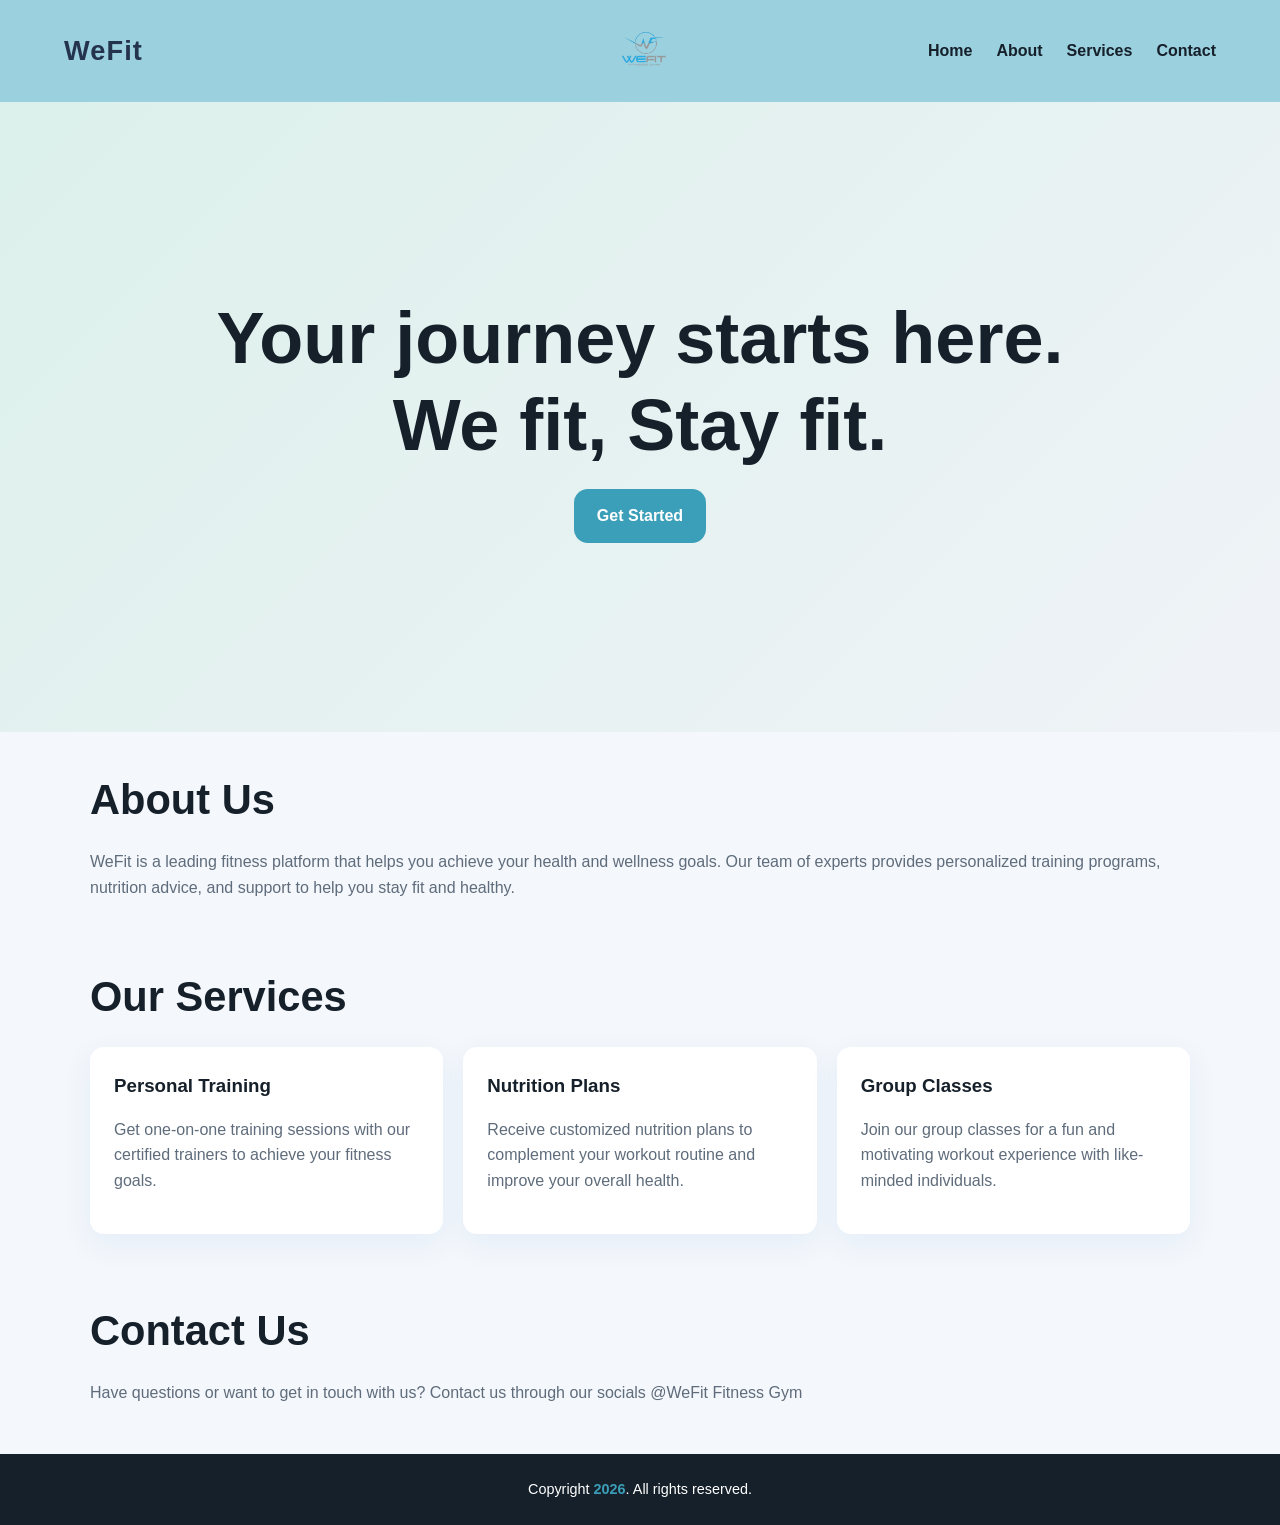
==== One-page responsive website/responsive-demo/index.html @ d4a81d6e "Add files via upload" ====
<!DOCTYPE html>
<html lang="en">

<head>
  <meta charset="UTF-8">
  <meta name="viewport" content="width=device-width, initial-scale=1.0">
  <title>WeFit</title>
  <link rel="stylesheet" href="../css/main.css">
</head>

<body>
    <header class = "header">
        <a href="#" class="logo">WeFit</a>
         <img src="../image/weFit.png" alt="WeFit Logo" class="logo-image">
            <button class="menu-btn" id="menuBtn"
            aria-label="Open navigation">☰</button>
        
            <nav class="nav">
                <ul>
                    <li><a href="#home">Home</a></li>
                    <li><a href="#about">About</a></li>
                    <li><a href="#services">Services</a></li>
                    <li><a href="#contact">Contact</a></li>
                </ul>
            </nav>

    </header>
    <main>
            <!--hero section-->
        <section class="hero" id="home">
            <div class="hero-content">
                
                <h1>Your journey starts here. </h1>
                <h1>We fit, Stay fit.</h1>
                
                <a href="#services" class="btn">Get Started</a>
            </div>
        </section>

            <!--about section-->
        <section class="about" id="about">
            <h2>About Us</h2>
            <p>WeFit is a leading fitness platform that helps you achieve your health and wellness goals. Our team of experts provides personalized training programs, nutrition advice, and support to help you stay fit and healthy.</p>
        </section>

            <!--services section-->
        <section class="services" id="services">
            <h2>Our Services</h2>
            <div class="service-cards">
                <article class="service-card">
                    <h3>Personal Training</h3>
                    <p>Get one-on-one training sessions with our certified trainers to achieve your fitness goals.</p>
                </article>
                <article class="service-card">
                    <h3>Nutrition Plans</h3>
                    <p>Receive customized nutrition plans to complement your workout routine and improve your overall health.</p>
                </article>
                <article class="service-card">
                    <h3>Group Classes</h3>
                    <p>Join our group classes for a fun and motivating workout experience with like-minded individuals.</p>
                </article>
            </div>
        </section>
        
            <!--contact section (possible footer pero ayna)--> 
        <section class="contact" id="contact">
            <article class="contact-info">
                <h2>Contact Us</h2>
                <p>Have questions or want to get in touch with us? Contact us through our socials @WeFit Fitness Gym</p>
            </article>
        </section>

    </main>

    <footer class="footer">
        Copyright <span id="year"></span>. All rights reserved.
    </footer>

    <script src="../js/script.js"></script>
</body>
</html>
---- One-page responsive website/css/main.css ----
* {
  box-sizing: border-box;
}

html {
  scroll-behavior: smooth;
}

body {
  margin: 0;
  font-family: Arial Black, sans-serif;
  background: #f4f7fb;
  color: #16202a;
  line-height: 1.6;
}

img {
  max-width: 100%;
  display: block;
}

a {
  text-decoration: none;
}

ul {
  list-style: none;
  margin: 0;
  padding: 0;
}

.header {
  position: sticky;
  top: 0;
  z-index: 10;
  display: flex;
  align-items: center;
  justify-content: space-between;
  gap: 1rem;
  padding: 1rem 5%;
  background: #9BD0DF;
  position: auto fixed;
}

.logo {
  color: #24344C;
  font-size: 1.7rem;
  font-weight: 800;
  letter-spacing: 0.04em;
}

.logo-image {
  height: 70px;
  width: auto;
  margin-left: 220px;
}

.nav {
  display: none;
}

.nav.open {
  display: flex;
  position: absolute;
  top: 100%;
  left: 0;
  right: 0;
  background: rgba(255, 255, 255, 0.98);
  padding: 1rem 5%;
  border-bottom: 1px solid rgba(22, 32, 42, 0.06);
  box-shadow: 0 10px 25px rgba(0, 0, 0, 0.05);
}

.nav ul {
  display: flex;
  flex-direction: column;
  gap: 0.75rem;
  align-items: flex-start;
  width: 100%;
}

.nav a {
  color: #16202a;
  font-weight: 600;
  transition: color 0.2s ease;
}
.nav a:hover {
  color: #24344C;
}

.menu-btn {
  border: 0;
  background: #16202a;
  color: #ffffff;
  font-size: 1.5rem;
  line-height: 1;
  padding: 0.5rem 0.75rem;
  border-radius: 14px;
  cursor: pointer;
}

.hero {
  display: grid;
  place-items: center;
  min-height: 70vh;
  padding: 4rem 5%;
  background: linear-gradient(135deg, rgba(46, 194, 122, 0.12), rgba(22, 32, 42, 0.02));
  text-align: center;
}

.hero-content {
  width: min(90%, 1100px);
}

.hero h1 {
  margin: 0.5rem 0;
  font-size: clamp(2rem, 6vw, 4.5rem);
  line-height: 1.1;
}

.hero p {
  color: #5f6c7b;
  margin: 0 auto 1.5rem;
  max-width: 700px;
}

.btn {
  display: inline-block;
  border: 0;
  padding: 0.9rem 1.4rem;
  border-radius: 14px;
  background: #3C9FB9;
  color: #ffffff;
  font-weight: 700;
  cursor: pointer;
  transition: transform 0.2s ease, background 0.2s ease;
  margin-top: 1rem;
}
.btn:hover {
  background: #24344C;
  transform: translateY(-2px);
}

.about,
.services,
.contact {
  width: min(90%, 1100px);
  margin: 0 auto 4rem;
}

.about h2,
.services h2,
.contact h2 {
  margin-bottom: 1rem;
  font-size: clamp(1.8rem, 4vw, 2.6rem);
}

.about p,
.contact p,
.service-card p {
  color: #5f6c7b;
}

.service-cards {
  display: grid;
  gap: 1.25rem;
  grid-template-columns: 1fr;
}

.service-card {
  background: #ffffff;
  padding: 1.5rem;
  border-radius: 14px;
  box-shadow: 0 10px 30px rgba(54, 132, 211, 0.08);
}

.service-card h3 {
  margin-top: 0;
  margin-bottom: 0.75rem;
  color: #16202a;
}

.contact {
  margin-bottom: 3rem;
}

.footer {
  background: #16202a;
  color: white;
  text-align: center;
  padding: 1.5rem;
  margin-top: 3rem;
  font-size: 0.9rem;
}
.footer #year {
  font-weight: bold;
  color: #3C9FB9;
}

@media (min-width: 768px) {
  .nav {
    display: flex;
    position: static;
    background: transparent;
    padding: 0;
    border-bottom: none;
    box-shadow: none;
  }
  .nav ul {
    flex-direction: row;
    align-items: center;
    gap: 1.5rem;
    width: auto;
  }
  .menu-btn {
    display: none;
  }
  .service-cards {
    grid-template-columns: repeat(2, minmax(0, 1fr));
  }
}
@media (min-width: 1024px) {
  .service-cards {
    grid-template-columns: repeat(3, minmax(0, 1fr));
  }
}

/*# sourceMappingURL=main.css.map */
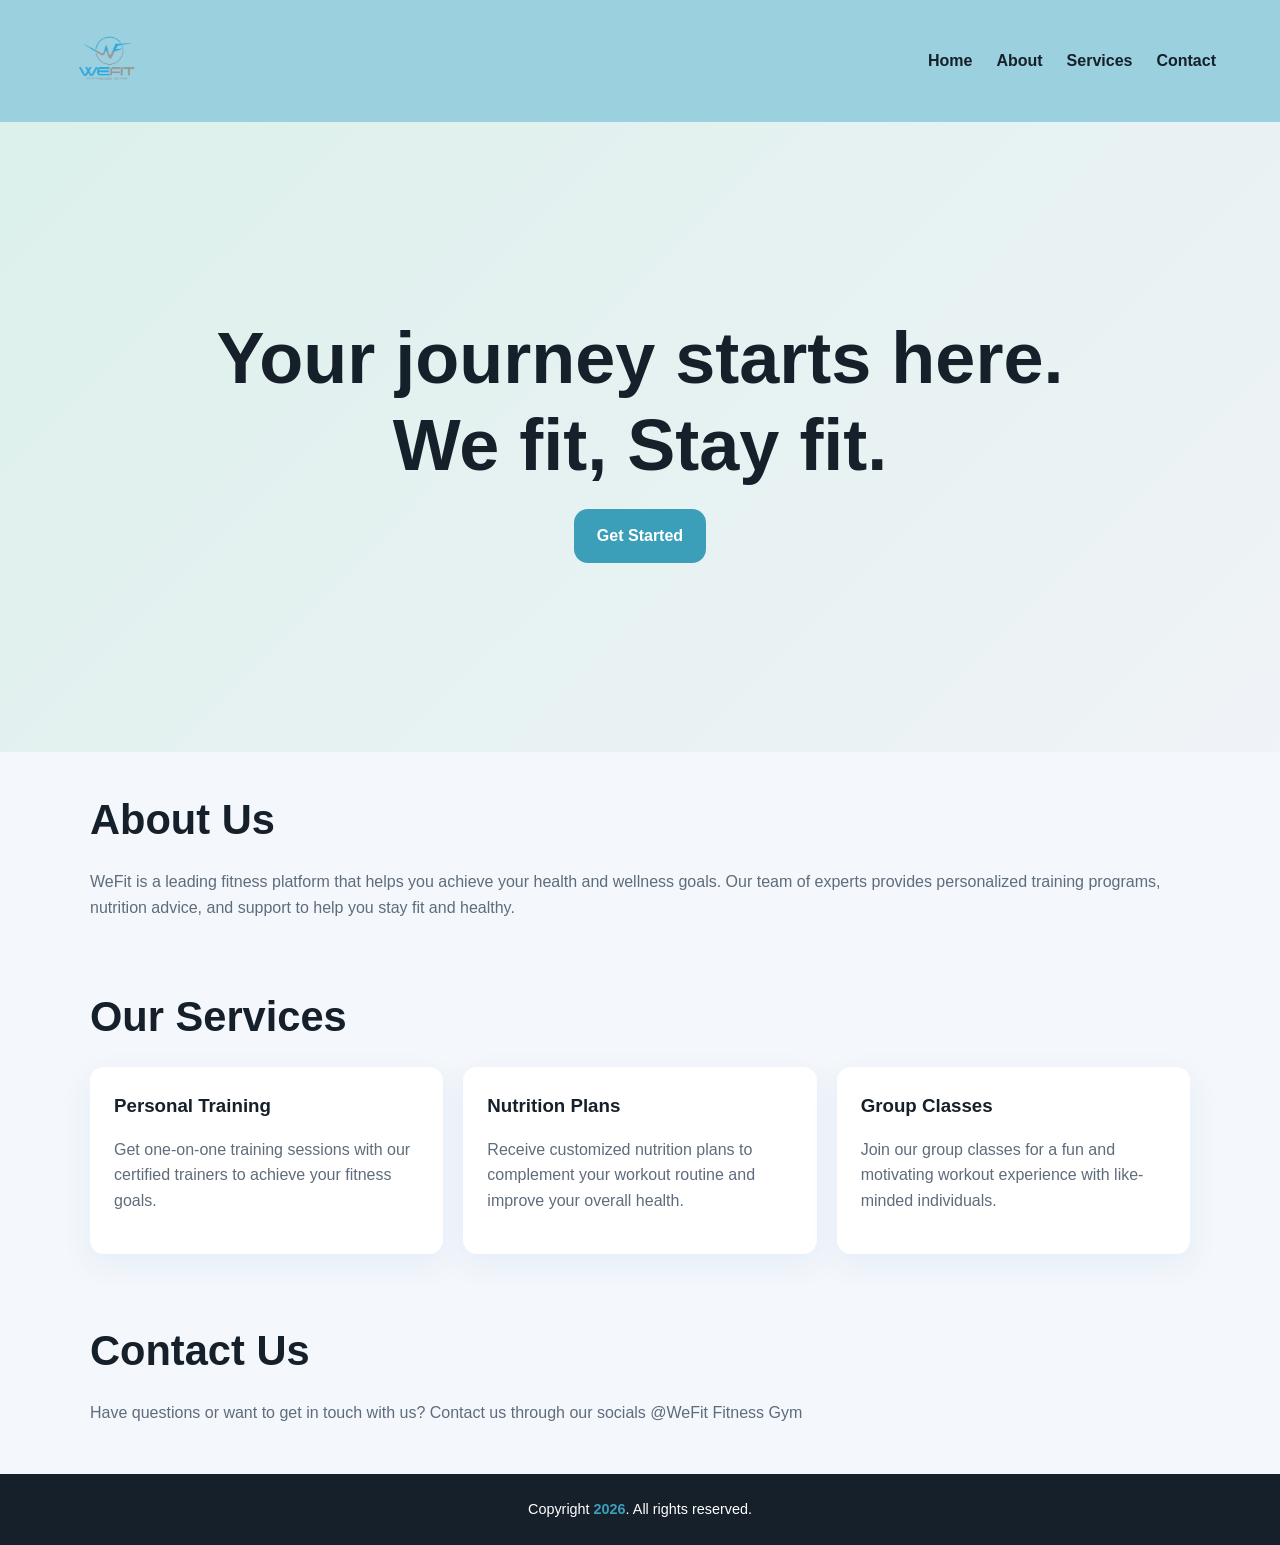
==== commit cfc0a752: "Add files via upload" ====
--- a/One-page responsive website/responsive-demo/index.html
+++ b/One-page responsive website/responsive-demo/index.html
@@ -10,8 +10,9 @@
 
 <body>
     <header class = "header">
-        <a href="#" class="logo">WeFit</a>
-         <img src="../image/weFit.png" alt="WeFit Logo" class="logo-image">
+        <a href="#" class="logo" aria-label="Go to home page">
+            <img src="../image/weFit.png" alt="WeFit Logo" class="logo-image">
+        </a>
             <button class="menu-btn" id="menuBtn"
             aria-label="Open navigation">☰</button>
         
--- a/One-page responsive website/css/main.css
+++ b/One-page responsive website/css/main.css
@@ -1,228 +1,228 @@
-* {
-  box-sizing: border-box;
-}
-
-html {
-  scroll-behavior: smooth;
-}
-
-body {
-  margin: 0;
-  font-family: Arial Black, sans-serif;
-  background: #f4f7fb;
-  color: #16202a;
-  line-height: 1.6;
-}
-
-img {
-  max-width: 100%;
-  display: block;
-}
-
-a {
-  text-decoration: none;
-}
-
-ul {
-  list-style: none;
-  margin: 0;
-  padding: 0;
-}
-
-.header {
-  position: sticky;
-  top: 0;
-  z-index: 10;
-  display: flex;
-  align-items: center;
-  justify-content: space-between;
-  gap: 1rem;
-  padding: 1rem 5%;
-  background: #9BD0DF;
-  position: auto fixed;
-}
-
-.logo {
-  color: #24344C;
-  font-size: 1.7rem;
-  font-weight: 800;
-  letter-spacing: 0.04em;
-}
-
-.logo-image {
-  height: 70px;
-  width: auto;
-  margin-left: 220px;
-}
-
-.nav {
-  display: none;
-}
-
-.nav.open {
-  display: flex;
-  position: absolute;
-  top: 100%;
-  left: 0;
-  right: 0;
-  background: rgba(255, 255, 255, 0.98);
-  padding: 1rem 5%;
-  border-bottom: 1px solid rgba(22, 32, 42, 0.06);
-  box-shadow: 0 10px 25px rgba(0, 0, 0, 0.05);
-}
-
-.nav ul {
-  display: flex;
-  flex-direction: column;
-  gap: 0.75rem;
-  align-items: flex-start;
-  width: 100%;
-}
-
-.nav a {
-  color: #16202a;
-  font-weight: 600;
-  transition: color 0.2s ease;
-}
-.nav a:hover {
-  color: #24344C;
-}
-
-.menu-btn {
-  border: 0;
-  background: #16202a;
-  color: #ffffff;
-  font-size: 1.5rem;
-  line-height: 1;
-  padding: 0.5rem 0.75rem;
-  border-radius: 14px;
-  cursor: pointer;
-}
-
-.hero {
-  display: grid;
-  place-items: center;
-  min-height: 70vh;
-  padding: 4rem 5%;
-  background: linear-gradient(135deg, rgba(46, 194, 122, 0.12), rgba(22, 32, 42, 0.02));
-  text-align: center;
-}
-
-.hero-content {
-  width: min(90%, 1100px);
-}
-
-.hero h1 {
-  margin: 0.5rem 0;
-  font-size: clamp(2rem, 6vw, 4.5rem);
-  line-height: 1.1;
-}
-
-.hero p {
-  color: #5f6c7b;
-  margin: 0 auto 1.5rem;
-  max-width: 700px;
-}
-
-.btn {
-  display: inline-block;
-  border: 0;
-  padding: 0.9rem 1.4rem;
-  border-radius: 14px;
-  background: #3C9FB9;
-  color: #ffffff;
-  font-weight: 700;
-  cursor: pointer;
-  transition: transform 0.2s ease, background 0.2s ease;
-  margin-top: 1rem;
-}
-.btn:hover {
-  background: #24344C;
-  transform: translateY(-2px);
-}
-
-.about,
-.services,
-.contact {
-  width: min(90%, 1100px);
-  margin: 0 auto 4rem;
-}
-
-.about h2,
-.services h2,
-.contact h2 {
-  margin-bottom: 1rem;
-  font-size: clamp(1.8rem, 4vw, 2.6rem);
-}
-
-.about p,
-.contact p,
-.service-card p {
-  color: #5f6c7b;
-}
-
-.service-cards {
-  display: grid;
-  gap: 1.25rem;
-  grid-template-columns: 1fr;
-}
-
-.service-card {
-  background: #ffffff;
-  padding: 1.5rem;
-  border-radius: 14px;
-  box-shadow: 0 10px 30px rgba(54, 132, 211, 0.08);
-}
-
-.service-card h3 {
-  margin-top: 0;
-  margin-bottom: 0.75rem;
-  color: #16202a;
-}
-
-.contact {
-  margin-bottom: 3rem;
-}
-
-.footer {
-  background: #16202a;
-  color: white;
-  text-align: center;
-  padding: 1.5rem;
-  margin-top: 3rem;
-  font-size: 0.9rem;
-}
-.footer #year {
-  font-weight: bold;
-  color: #3C9FB9;
-}
-
-@media (min-width: 768px) {
-  .nav {
-    display: flex;
-    position: static;
-    background: transparent;
-    padding: 0;
-    border-bottom: none;
-    box-shadow: none;
-  }
-  .nav ul {
-    flex-direction: row;
-    align-items: center;
-    gap: 1.5rem;
-    width: auto;
-  }
-  .menu-btn {
-    display: none;
-  }
-  .service-cards {
-    grid-template-columns: repeat(2, minmax(0, 1fr));
-  }
-}
-@media (min-width: 1024px) {
-  .service-cards {
-    grid-template-columns: repeat(3, minmax(0, 1fr));
-  }
-}
-
-/*# sourceMappingURL=main.css.map */
+* {
+  box-sizing: border-box;
+}
+
+html {
+  scroll-behavior: smooth;
+}
+
+body {
+  margin: 0;
+  font-family: Arial Black, sans-serif;
+  background: #f4f7fb;
+  color: #16202a;
+  line-height: 1.6;
+}
+
+img {
+  max-width: 100%;
+  display: block;
+}
+
+a {
+  text-decoration: none;
+}
+
+ul {
+  list-style: none;
+  margin: 0;
+  padding: 0;
+}
+
+.header {
+  position: sticky;
+  top: 0;
+  z-index: 10;
+  display: flex;
+  align-items: center;
+  justify-content: space-between;
+  gap: 1rem;
+  padding: 1rem 5%;
+  background: #9BD0DF;
+  position: auto fixed;
+}
+
+.logo {
+  color: #24344C;
+  font-size: 1.7rem;
+  font-weight: 800;
+  letter-spacing: 0.04em;
+}
+
+.logo-image {
+  height: 90px;
+  width: auto;
+  margin-left: 0;
+}
+
+.nav {
+  display: none;
+}
+
+.nav.open {
+  display: flex;
+  position: absolute;
+  top: 100%;
+  left: 0;
+  right: 0;
+  background: rgba(255, 255, 255, 0.98);
+  padding: 1rem 5%;
+  border-bottom: 1px solid rgba(22, 32, 42, 0.06);
+  box-shadow: 0 10px 25px rgba(0, 0, 0, 0.05);
+}
+
+.nav ul {
+  display: flex;
+  flex-direction: column;
+  gap: 0.75rem;
+  align-items: flex-start;
+  width: 100%;
+}
+
+.nav a {
+  color: #16202a;
+  font-weight: 600;
+  transition: color 0.2s ease;
+}
+.nav a:hover {
+  color: #24344C;
+}
+
+.menu-btn {
+  border: 0;
+  background: #16202a;
+  color: #ffffff;
+  font-size: 1.5rem;
+  line-height: 1;
+  padding: 0.5rem 0.75rem;
+  border-radius: 14px;
+  cursor: pointer;
+}
+
+.hero {
+  display: grid;
+  place-items: center;
+  min-height: 70vh;
+  padding: 4rem 5%;
+  background: linear-gradient(135deg, rgba(46, 194, 122, 0.12), rgba(22, 32, 42, 0.02));
+  text-align: center;
+}
+
+.hero-content {
+  width: min(90%, 1100px);
+}
+
+.hero h1 {
+  margin: 0.5rem 0;
+  font-size: clamp(2rem, 6vw, 4.5rem);
+  line-height: 1.1;
+}
+
+.hero p {
+  color: #5f6c7b;
+  margin: 0 auto 1.5rem;
+  max-width: 700px;
+}
+
+.btn {
+  display: inline-block;
+  border: 0;
+  padding: 0.9rem 1.4rem;
+  border-radius: 14px;
+  background: #3C9FB9;
+  color: #ffffff;
+  font-weight: 700;
+  cursor: pointer;
+  transition: transform 0.2s ease, background 0.2s ease;
+  margin-top: 1rem;
+}
+.btn:hover {
+  background: #24344C;
+  transform: translateY(-2px);
+}
+
+.about,
+.services,
+.contact {
+  width: min(90%, 1100px);
+  margin: 0 auto 4rem;
+}
+
+.about h2,
+.services h2,
+.contact h2 {
+  margin-bottom: 1rem;
+  font-size: clamp(1.8rem, 4vw, 2.6rem);
+}
+
+.about p,
+.contact p,
+.service-card p {
+  color: #5f6c7b;
+}
+
+.service-cards {
+  display: grid;
+  gap: 1.25rem;
+  grid-template-columns: 1fr;
+}
+
+.service-card {
+  background: #ffffff;
+  padding: 1.5rem;
+  border-radius: 14px;
+  box-shadow: 0 10px 30px rgba(54, 132, 211, 0.08);
+}
+
+.service-card h3 {
+  margin-top: 0;
+  margin-bottom: 0.75rem;
+  color: #16202a;
+}
+
+.contact {
+  margin-bottom: 3rem;
+}
+
+.footer {
+  background: #16202a;
+  color: white;
+  text-align: center;
+  padding: 1.5rem;
+  margin-top: 3rem;
+  font-size: 0.9rem;
+}
+.footer #year {
+  font-weight: bold;
+  color: #3C9FB9;
+}
+
+@media (min-width: 768px) {
+  .nav {
+    display: flex;
+    position: static;
+    background: transparent;
+    padding: 0;
+    border-bottom: none;
+    box-shadow: none;
+  }
+  .nav ul {
+    flex-direction: row;
+    align-items: center;
+    gap: 1.5rem;
+    width: auto;
+  }
+  .menu-btn {
+    display: none;
+  }
+  .service-cards {
+    grid-template-columns: repeat(2, minmax(0, 1fr));
+  }
+}
+@media (min-width: 1024px) {
+  .service-cards {
+    grid-template-columns: repeat(3, minmax(0, 1fr));
+  }
+}
+
+/*# sourceMappingURL=main.css.map */
